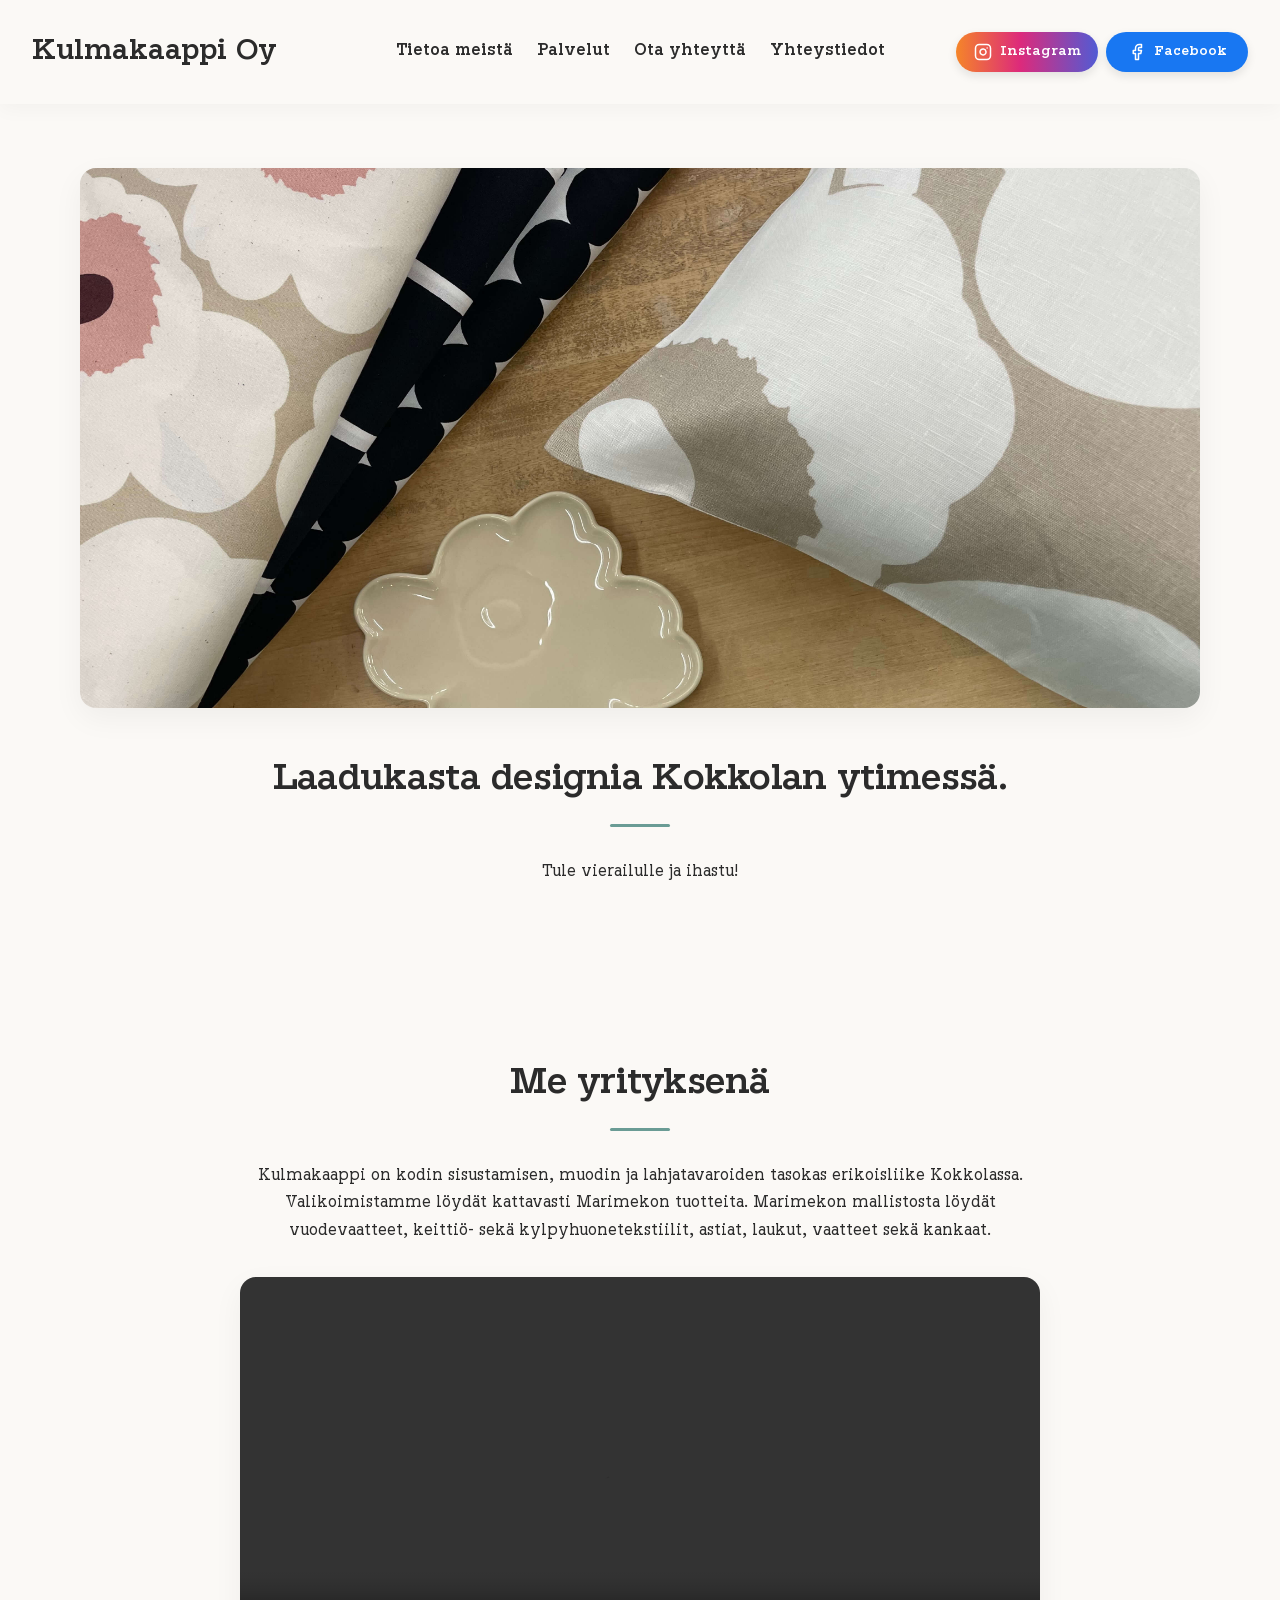
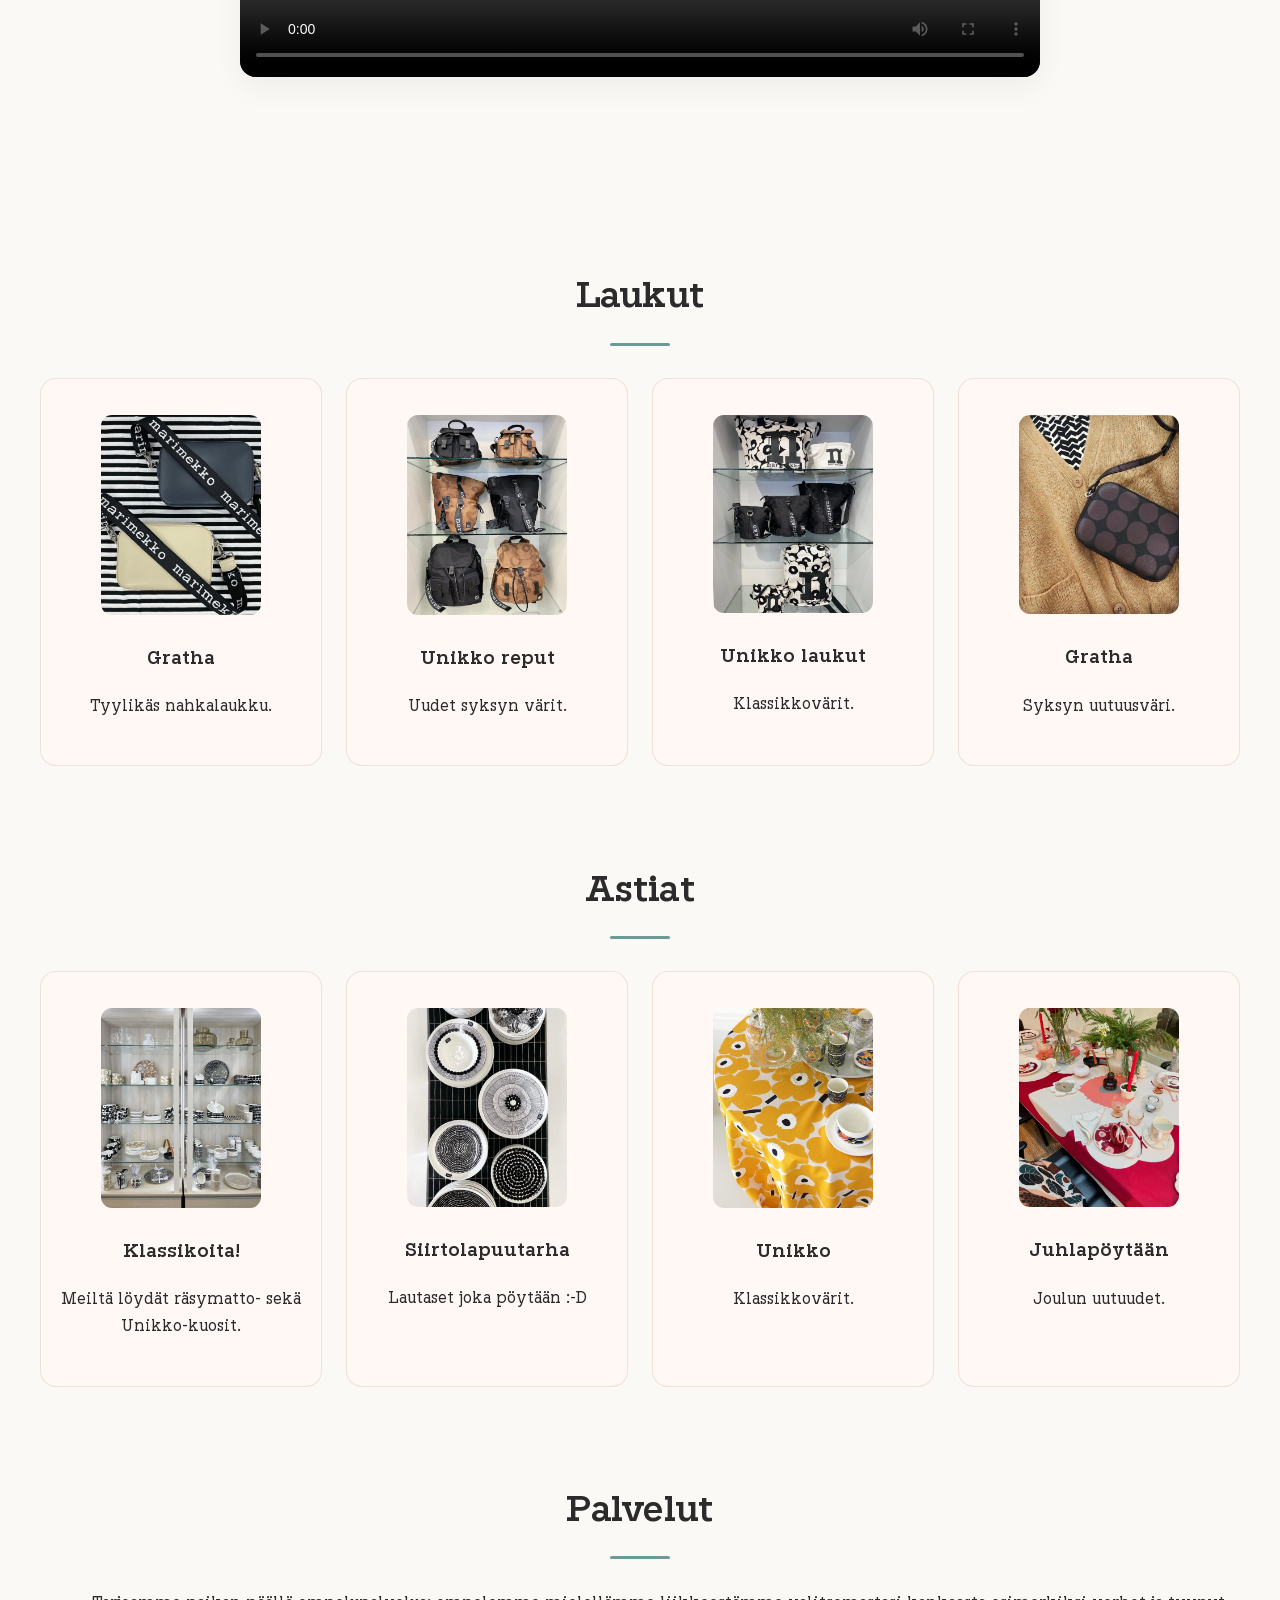
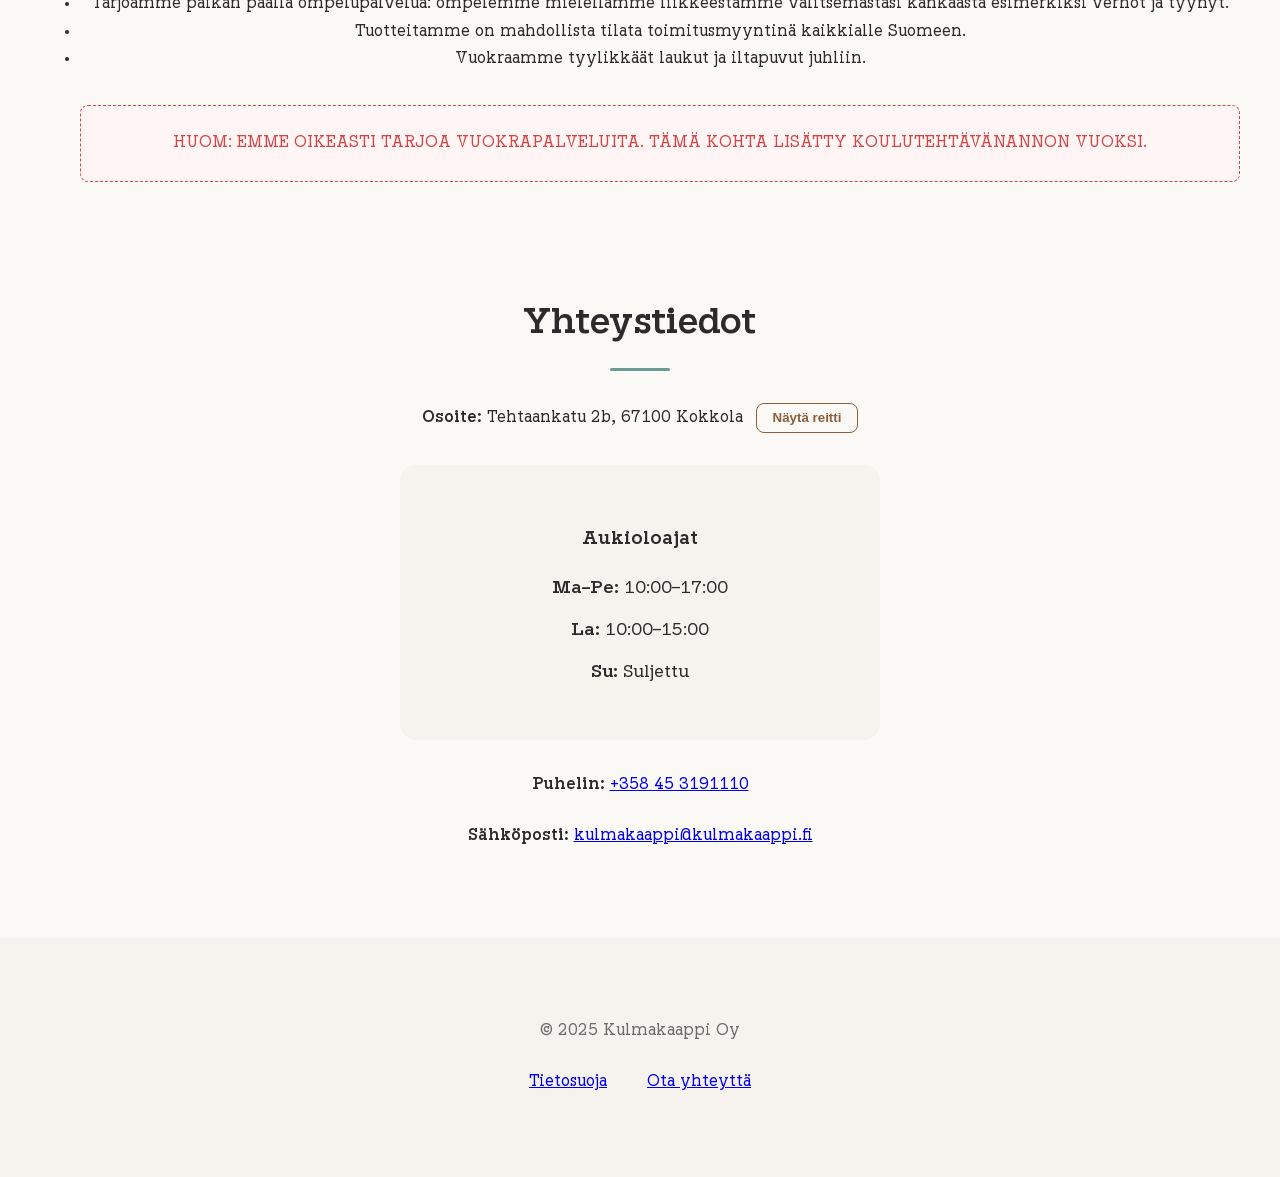
==== index.html @ aed189a3 "Initial commit" ====
<!DOCTYPE html>
<html lang="fi">

<head>
    <meta charset="UTF-8" />
    <meta name="viewport" content="width=device-width, initial-scale=1.0" />
    <title>Kulmakaappi Oy - Etusivu</title>
    <link rel="stylesheet" href="style.css" />
</head>

<body>
    <header>
        <nav>
            <h1><a href="index.html" class="logo-link">Kulmakaappi Oy</a></h1>
            <ul>
                <li><a href="index.html#about">Tietoa meistä</a></li>
                <li><a href="index.html#features">Palvelut</a></li>
                <li><a href="lomake.html">Ota yhteyttä</a></li>
                <li><a href="#contact-info">Yhteystiedot</a></li>
            </ul>
            <div class="social-links">
                <!-- Instagram -->
                <a class="instagram-link" href="https://www.instagram.com/kulmakaappi_oy" target="_blank"
                    rel="noopener noreferrer">
                    <svg width="18" height="18" viewBox="0 0 24 24" fill="none" stroke="currentColor" stroke-width="2"
                        stroke-linecap="round" stroke-linejoin="round">
                        <rect x="2" y="2" width="20" height="20" rx="5" ry="5"></rect>
                        <path d="M16 11.37A4 4 0 1 1 12.63 8 4 4 0 0 1 16 11.37z"></path>
                        <line x1="17.5" y1="6.5" x2="17.51" y2="6.5"></line>
                    </svg>
                    <span class="social-text">Instagram</span>
                </a>

                <!-- Facebook -->
                <a class="facebook-link" href="https://www.facebook.com/p/Kulmakaappi-Oy-61572258723667/"
                    target="_blank" rel="noopener noreferrer">
                    <svg width="18" height="18" viewBox="0 0 24 24" fill="none" stroke="currentColor" stroke-width="2"
                        stroke-linecap="round" stroke-linejoin="round">
                        <path d="M18 2h-3a5 5 0 0 0-5 5v3H7v4h3v8h4v-8h3l1-4h-4V7a1 1 0 0 1 1-1h3z"></path>
                    </svg>
                    <span class="social-text">Facebook</span>
                </a>
            </div>
        </nav>
    </header>

    <main>
        <section id="hero">
            <div class="hero-media">
                <figure class="hero-image single-image">
                    <img src="kuvat/TestiVaaka.jpeg" alt="Ompelupöydän kangas ja tyynyt" loading="high" />
                </figure>
            </div>
            <div class="hero-content">
                <h2>Laadukasta designia Kokkolan ytimessä.</h2>
                <p>Tule vierailulle ja ihastu!</p>
            </div>
        </section>

        <section id="about">
            <h2>Me yrityksenä</h2>
            <p>Kulmakaappi on kodin sisustamisen, muodin ja lahjatavaroiden tasokas erikoisliike Kokkolassa.
                Valikoimistamme löydät kattavasti Marimekon tuotteita. Marimekon mallistosta löydät vuodevaatteet,
                keittiö- sekä kylpyhuonetekstiilit, astiat, laukut,
                vaatteet sekä kankaat.</p>

            <div class="hero-secondary-video about-video">
                <video controls>
                    <source src="videot/VaakavideoReggaemusa.mp4" type="video/mp4">
                    Selaimesi ei tue videota.
                </video>
            </div>

        </section>
        <section id="products">
            <h2>Laukut</h2>
            <div class="product-grid">
                <article class="product-card">
                    <figure><img src="kuvat/grathat.jpeg" alt="Gratha laukku" loading="lazy" /></figure>
                    <h3>Gratha</h3>
                    <p>Tyylikäs nahkalaukku.</p>
                </article>
                <article class="product-card">
                    <figure><img src="kuvat/reput.jpeg" alt="Unikko reput" loading="lazy" /></figure>
                    <h3>Unikko reput</h3>
                    <p>Uudet syksyn värit.</p>
                </article>
                <article class="product-card">
                    <figure><img src="kuvat/unikkoreppu.jpeg" alt="Unikko" loading="lazy" /></figure>
                    <h3>Unikko laukut</h3>
                    <p>Klassikkovärit.</p>
                </article>
                <article class="product-card">
                    <figure><img src="kuvat/ruskeelaukku.jpeg" alt="syksy Gratha" loading="lazy" /></figure>
                    <h3>Gratha</h3>
                    <p>Syksyn uutuusväri.</p>
                </article>
            </div>
        </section>

        <section id="products-astiat">
            <h2>Astiat</h2>
            <div class="product-grid">
                <article class="product-card">
                    <figure><img src="kuvat/astia1.jpeg" alt="astiahylly" loading="lazy" /></figure>
                    <h3>Klassikoita!</h3>
                    <p>Meiltä löydät räsymatto- sekä Unikko-kuosit.</p>
                </article>
                <article class="product-card">
                    <figure><img src="kuvat/astia2.jpeg" alt="Lautaset" loading="lazy" /></figure>
                    <h3>Siirtolapuutarha</h3>
                    <p>Lautaset joka pöytään :-D</p>
                </article>
                <article class="product-card">
                    <figure><img src="kuvat/astia3.jpeg" alt="Unikko" loading="lazy" /></figure>
                    <h3>Unikko</h3>
                    <p>Klassikkovärit.</p>
                </article>
                <article class="product-card">
                    <figure><img src="kuvat/astia4.jpeg" alt="Joulu" loading="lazy" /></figure>
                    <h3>Juhlapöytään</h3>
                    <p>Joulun uutuudet.</p>
                </article>
            </div>
        </section>

        <section id="features">
            <h2>Palvelut</h2>
            <ul>
                <li>Tarjoamme paikan päällä ompelupalvelua: ompelemme mielellämme liikkeestämme valitsemastasi kankaasta
                    esimerkiksi verhot ja tyynyt.</li>
                <li>Tuotteitamme on mahdollista tilata toimitusmyyntinä kaikkialle Suomeen.</li>
                <li>Vuokraamme tyylikkäät laukut ja iltapuvut juhliin.</li>
                <li class="school-project-note">HUOM: EMME OIKEASTI TARJOA VUOKRAPALVELUITA. TÄMÄ KOHTA LISÄTTY
                    KOULUTEHTÄVÄNANNON VUOKSI.</li>
            </ul>
        </section>

        <section id="contact-info">
            <h2>Yhteystiedot</h2>
            <div class="contact-details">
                <p><strong>Osoite:</strong> Tehtaankatu 2b, 67100 Kokkola
                    <button class="open-map" data-address="Tehtaankatu 2b, 67100 Kokkola">Näytä reitti</button>
                </p>
                <div class="opening-hours">
                    <h3>Aukioloajat</h3>
                    <ul>
                        <li><strong>Ma–Pe:</strong> 10:00–17:00</li>
                        <li><strong>La:</strong> 10:00–15:00</li>
                        <li><strong>Su:</strong> Suljettu</li>
                    </ul>
                </div>
                <p><strong>Puhelin:</strong> <a href="tel:+358453191110">+358 45 3191110</a></p>
                <p><strong>Sähköposti:</strong> <a
                        href="mailto:kulmakaappi@kulmakaappi.fi">kulmakaappi@kulmakaappi.fi</a></p>
            </div>
        </section>
        <a href="#" class="scroll-to-top" aria-label="Palaa sivun alkuun">↑</a>
    </main>

    <footer>
        <p>© 2025 Kulmakaappi Oy</p>
        <nav>
            <ul>
                <li><a href="#">Tietosuoja</a></li>
                <li><a href="lomake.html">Ota yhteyttä</a></li>
            </ul>
        </nav>
    </footer>

    <!-- Map Modal -->
    <div id="map-modal" class="map-modal" aria-hidden="true">
        <div class="map-modal-content">
            <button class="map-close" aria-label="Sulje kartta">✕</button>
            <div class="map-wrapper"><iframe src="about:blank" title="Kartta" loading="lazy"></iframe></div>
        </div>
    </div>

    <div id="lightbox" class="lightbox" aria-hidden="true">
        <button class="close" aria-label="Sulje kuva">✕</button>
        <img src="[data-uri]" alt="Laajennettu kuva" />
    </div>

    <script>
        document.addEventListener('DOMContentLoaded', function () {
            // --- SCROLL TO TOP NAPIN LOGIIKKA ---
            const scrollTopBtn = document.querySelector('.scroll-to-top');

            if (scrollTopBtn) {
                scrollTopBtn.addEventListener('click', function (event) {
                    event.preventDefault();
                    window.scrollTo({
                        top: 0,
                        left: 0,
                        behavior: 'smooth'
                    });
                });
            }

            window.addEventListener('scroll', () => {
                if (scrollTopBtn) {
                    // Nappi ilmestyy, kun on skrollattu 400 pikseliä alas
                    if (window.pageYOffset > 400) {
                        scrollTopBtn.classList.add('show');
                    } else {
                        scrollTopBtn.classList.remove('show');
                    }
                }
            });
            // --- KARTTA-MODAL ---
            const modal = document.getElementById('map-modal');
            if (modal) {
                const closeBtn = modal.querySelector('.map-close');
                const openButtons = document.querySelectorAll('.open-map');
                const iframe = modal.querySelector('iframe');

                openButtons.forEach(btn => btn.addEventListener('click', () => {
                    iframe.src = `https://www.google.com/maps?q=${encodeURIComponent(btn.dataset.address)}&output=embed`;
                    modal.classList.add('show');
                    modal.setAttribute('aria-hidden', 'false');
                }));
                const closeMap = () => {
                    modal.classList.remove('show');
                    modal.setAttribute('aria-hidden', 'true');
                    iframe.src = '';
                };
                closeBtn.addEventListener('click', closeMap);
                modal.addEventListener('click', (e) => { if (e.target === modal) closeMap(); });
            }

            // --- LIGHTBOX (KUVAT) ---
            const lightbox = document.getElementById('lightbox');
            if (lightbox) {
                const lbImg = lightbox.querySelector('img');
                const closeLbBtn = lightbox.querySelector('.close');

                const openLb = (src) => {
                    lbImg.src = src;
                    lightbox.classList.add('show');
                    lightbox.setAttribute('aria-hidden', 'false');
                    document.body.style.overflow = 'hidden'; // Estää taustan skrollauksen
                };

                const closeLb = () => {
                    lightbox.classList.remove('show');
                    lightbox.setAttribute('aria-hidden', 'true');
                    document.body.style.overflow = '';
                    // Tyhjennetään kuva viiveellä, ettei se välkähdä suljettaessa
                    setTimeout(() => { lbImg.src = '[data-uri]'; }, 300);
                };

                // Etsitään kaikki tuotekorttien kuvat ja lisätään klikkaustapahtuma
                document.querySelectorAll('.product-card img').forEach(img => {
                    img.addEventListener('click', () => openLb(img.src));
                    img.style.cursor = 'zoom-in';
                });

                closeLbBtn.addEventListener('click', closeLb);
                lightbox.addEventListener('click', (e) => { if (e.target === lightbox) closeLb(); });
            }

            // Yhteinen ESC-näppäimen kuuntelija molemmille modaaleille
            document.addEventListener('keydown', (e) => {
                if (e.key === 'Escape') {
                    // Suljetaan molemmat, jos ne ovat auki
                    if (modal) modal.classList.remove('show');
                    if (lightbox) {
                        lightbox.classList.remove('show');
                        document.body.style.overflow = '';
                    }
                }
            });
        });
    </script>
</body>

</html>
---- style.css ----
:root {
    --primary: #8B5E3C;
    --accent: #6A9C95;
    --secondary: #F6F2EE;
    --background: #FBF9F6;
    --card-bg: #FFF8F4;
    --text-dark: #2b2b2b;
    --text-light: #6b6b6b;
    --radius: 1rem;
    --max-width: 1200px;
    --font-main: "Marimekko", "Segoe UI", Roboto, Helvetica, Arial, sans-serif;
}

/* FONTTIASENNUKSET */
@font-face {
    font-family: "Marimekko";
    src: url("fonts/Marimekko-Thin.woff2") format("woff2");
    font-weight: 100;
    font-display: swap;
}

@font-face {
    font-family: "Marimekko";
    src: url("fonts/Marimekko-Book.woff2") format("woff2");
    font-weight: 400;
    font-display: swap;
}

@font-face {
    font-family: "Marimekko";
    src: url("fonts/Marimekko-Bold.woff2") format("woff2");
    font-weight: 700;
    font-display: swap;
}

/* YLEISET TYYLIT */
html {
    scroll-behavior: smooth;
}

body {
    font-family: var(--font-main);
    margin: 0;
    color: var(--text-dark);
    background: var(--background);
    line-height: 1.7;
}

p {
    max-width: 800px;
    margin-left: auto;
    margin-right: auto;
    margin-bottom: 1.5rem;
}

/* HEADER & NAV */
header nav {
    display: flex;
    align-items: center;
    padding: 1rem 2rem;
    background: rgba(251, 249, 246, 0.95);
    backdrop-filter: blur(8px);
    position: sticky;
    top: 0;
    z-index: 1000;
    box-shadow: 0 4px 20px rgba(0, 0, 0, 0.04);
    min-height: 4.5rem;
}

header nav h1 {
    font-size: 1.8rem;
    margin: 0;
    flex: 1;
}

.logo-link {
    text-decoration: none;
    color: var(--text-dark);
}

header ul {
    list-style: none;
    display: flex;
    gap: 1.5rem;
    padding: 0;
    margin: 0;
    position: absolute;
    left: 50%;
    transform: translateX(-50%);
    white-space: nowrap;
}

header ul li a {
    color: var(--text-dark);
    text-decoration: none;
    font-weight: 600;
    padding: 0.5rem 0;
    transition: color 0.2s;
    position: relative;
}

header ul li a::after {
    content: '';
    position: absolute;
    bottom: -2px;
    left: 0;
    width: 0;
    height: 2px;
    background: var(--primary);
    transition: width 0.3s ease;
}

header ul li a:hover::after,
header ul li a.active::after {
    width: 100%;
}

header ul li a:hover,
header ul li a.active {
    color: var(--primary);
}

/* Somemet */
.social-links {
    flex: 1;
    display: flex;
    justify-content: flex-end;
    gap: 0.5rem;
}

.instagram-link,
.facebook-link {
    display: inline-flex;
    align-items: center;
    justify-content: center;
    gap: 0.5rem;
    color: white;
    text-decoration: none;
    font-weight: 700;
    padding: 0.5rem 1rem;
    border-radius: 999px;
    font-size: 0.85rem;
    transition: all 0.3s ease;
    box-shadow: 0 4px 10px rgba(0, 0, 0, 0.1);

    /* PAKOTETTU LEVEYS PIENILLE NAPEILLE */
    min-width: 110px;
}

.instagram-link:hover,
.facebook-link:hover {
    transform: translateY(-4px);
    box-shadow: 0 8px 20px rgba(0, 0, 0, 0.15);
}

.instagram-link {
    background: linear-gradient(90deg, #f58529 0%, #dd2a7b 45%, #515bd4 100%);
}

.facebook-link {
    background: #1877F2;
}

/* SECTIONS */
section {
    max-width: var(--max-width);
    margin: auto;
    padding: 4rem 1.5rem;
    text-align: center;
}

section h2 {
    font-size: 2.3rem;
    margin-bottom: 2rem;
    position: relative;
    display: block;
    letter-spacing: -0.02em;
}

section h2::after {
    content: '';
    display: block;
    height: 3px;
    background: var(--accent);
    width: 60px;
    margin: 0.8rem auto 0;
    border-radius: 4px;
}

#products+#products-astiat,
#products-astiat+#features,
#features+#contact-info {
    padding-top: 0;
}

/* HERO */
#hero {
    padding-top: 3rem;
    padding-bottom: 3rem;
}

.hero-image img {
    width: 100%;
    max-width: 1200px;
    height: auto;
    max-height: 60vh;
    object-fit: cover;
    border-radius: var(--radius);
    box-shadow: 0 10px 30px rgba(0, 0, 0, 0.05);
}

/* TUOTEKORTIT */
.product-grid {
    display: grid;
    grid-template-columns: repeat(auto-fill, minmax(230px, 1fr));
    gap: 1.5rem;
    margin-top: 1rem;
}

.product-card {
    background: var(--card-bg);
    padding: 1.25rem;
    border-radius: var(--radius);
    text-align: center;
    transition: all 0.4s cubic-bezier(0.165, 0.84, 0.44, 1);
    border: 1px solid rgba(139, 94, 60, 0.15);
}

.product-card:hover {
    transform: translateY(-8px);
    box-shadow: 0 15px 35px rgba(139, 94, 60, 0.1);
    border-color: var(--primary);
}

.product-card img {
    width: 100%;
    border-radius: 0.7rem;
    cursor: zoom-in;
}

/* VIDEOT */
.about-video video {
    width: 100%;
    max-width: 800px;
    border-radius: var(--radius);
    display: block;
    margin: 2rem auto;
    box-shadow: 0 10px 30px rgba(0, 0, 0, 0.05);
}

.tuote-video {
    width: 100%;
    max-width: 360px;
    aspect-ratio: 9/16;
    object-fit: cover;
    border-radius: 1rem;
    display: block;
    margin: 0 auto;
    box-shadow: 0 10px 30px rgba(0, 0, 0, 0.15);
}

/* YHTEYSTIEDOT */
.opening-hours {
    margin: 2rem auto;
    background: var(--secondary);
    padding: 2.5rem;
    border-radius: var(--radius);
    max-width: 400px;
}

.contact-card-simple {
    background: var(--card-bg);
    padding: 3.5rem 2rem;
    border-radius: var(--radius);
    text-align: center;
    border: 1px solid rgba(139, 94, 60, 0.15);
}

/* NÄYTÄ REITTI -PAINIKE */
#contact-info button.open-map {
    background: transparent;
    border: 1px solid var(--primary);
    color: var(--primary);
    padding: 0.4rem 1rem;
    border-radius: 0.5rem;
    cursor: pointer;
    margin-left: 0.5rem;
    font-weight: 600;
    transition: all 0.3s ease;
}

#contact-info button.open-map:hover {
    background: var(--primary);
    color: white;
    transform: translateY(-2px);
    box-shadow: 0 4px 12px rgba(139, 94, 60, 0.2);
}

/* FOOTER */
footer {
    text-align: center;
    padding: 4rem 2rem;
    background: var(--secondary);
    color: var(--text-light);
}

footer ul {
    list-style: none;
    padding: 0;
    display: flex;
    justify-content: center;
    gap: 2.5rem;
    margin-top: 1.5rem;
}

/* KELLUVA NAPPI */
.scroll-to-top {
    position: fixed;
    bottom: 2.5rem;
    right: 2.5rem;
    background: var(--primary);
    color: white;
    width: 3.5rem;
    height: 3.5rem;
    border-radius: 50%;
    display: flex;
    align-items: center;
    justify-content: center;
    text-decoration: none;
    font-size: 1.8rem;
    z-index: 2000;
    opacity: 0;
    visibility: hidden;
    transition: all 0.3s ease;
    box-shadow: 0 8px 20px rgba(139, 94, 60, 0.2);
}

.scroll-to-top.show {
    opacity: 1;
    visibility: visible;
}

.scroll-to-top:hover {
    transform: translateY(-5px);
    background: var(--accent);
}

/* MODALS & KARTTA */
.lightbox,
.map-modal {
    position: fixed;
    inset: 0;
    background: rgba(0, 0, 0, 0.88);
    display: flex;
    justify-content: center;
    align-items: center;
    opacity: 0;
    visibility: hidden;
    z-index: 10000;
    transition: 0.3s;
}

.lightbox.show,
.map-modal.show {
    opacity: 1;
    visibility: visible;
}

.lightbox img {
    max-width: 90vw;
    max-height: 85vh;
    object-fit: contain;
    border-radius: 0.5rem;
}

.map-modal-content {
    background: white;
    width: 95%;
    max-width: 1000px;
    height: 80vh;
    border-radius: 1rem;
    position: relative;
    overflow: hidden;
    box-shadow: 0 25px 60px rgba(0, 0, 0, 0.3);
}

.map-wrapper,
.map-wrapper iframe {
    width: 100%;
    height: 100%;
    border: none;
    display: block;
}

.map-close {
    position: absolute;
    top: 1rem;
    right: 1.5rem;
    background: white;
    width: 45px;
    height: 45px;
    border-radius: 50%;
    display: flex;
    align-items: center;
    justify-content: center;
    cursor: pointer;
    border: none;
    box-shadow: 0 4px 15px rgba(0, 0, 0, 0.1);
}

/* RESPONSIVE */
@media (max-width: 900px) {
    header nav {
        flex-direction: column;
        padding: 1.5rem;
        min-height: auto;
    }

    header ul {
        position: static;
        transform: none;
        margin: 1.5rem 0;
        flex-wrap: wrap;
        justify-content: center;
    }

    .social-links {
        margin-top: 1rem;
        justify-content: center;
    }
}

.school-project-note {
    margin-top: 2rem;
    color: #d64545;
    border: 1px dashed #d64545;
    padding: 1.5rem;
    border-radius: 0.5rem;
    background: #fff5f5;
    list-style: none;
}

/* AUKIOLOAIKOJEN JA SOMENAPPIEN KORJAUKSET */
.opening-hours ul {
    list-style: none;
    padding: 0;
    margin: 0;
    text-align: center;
}

.opening-hours li {
    margin-bottom: 0.75rem;
    font-size: 1.1rem;
    list-style-type: none;
}

/* PAKOTETTU LEVEYS OTA YHTEYTTÄ -SIVUN ISOLLE NAPEILLE */
.social-buttons-large a {
    padding: 1rem 2rem;
    font-size: 1.05rem;
    min-width: 220px;
}
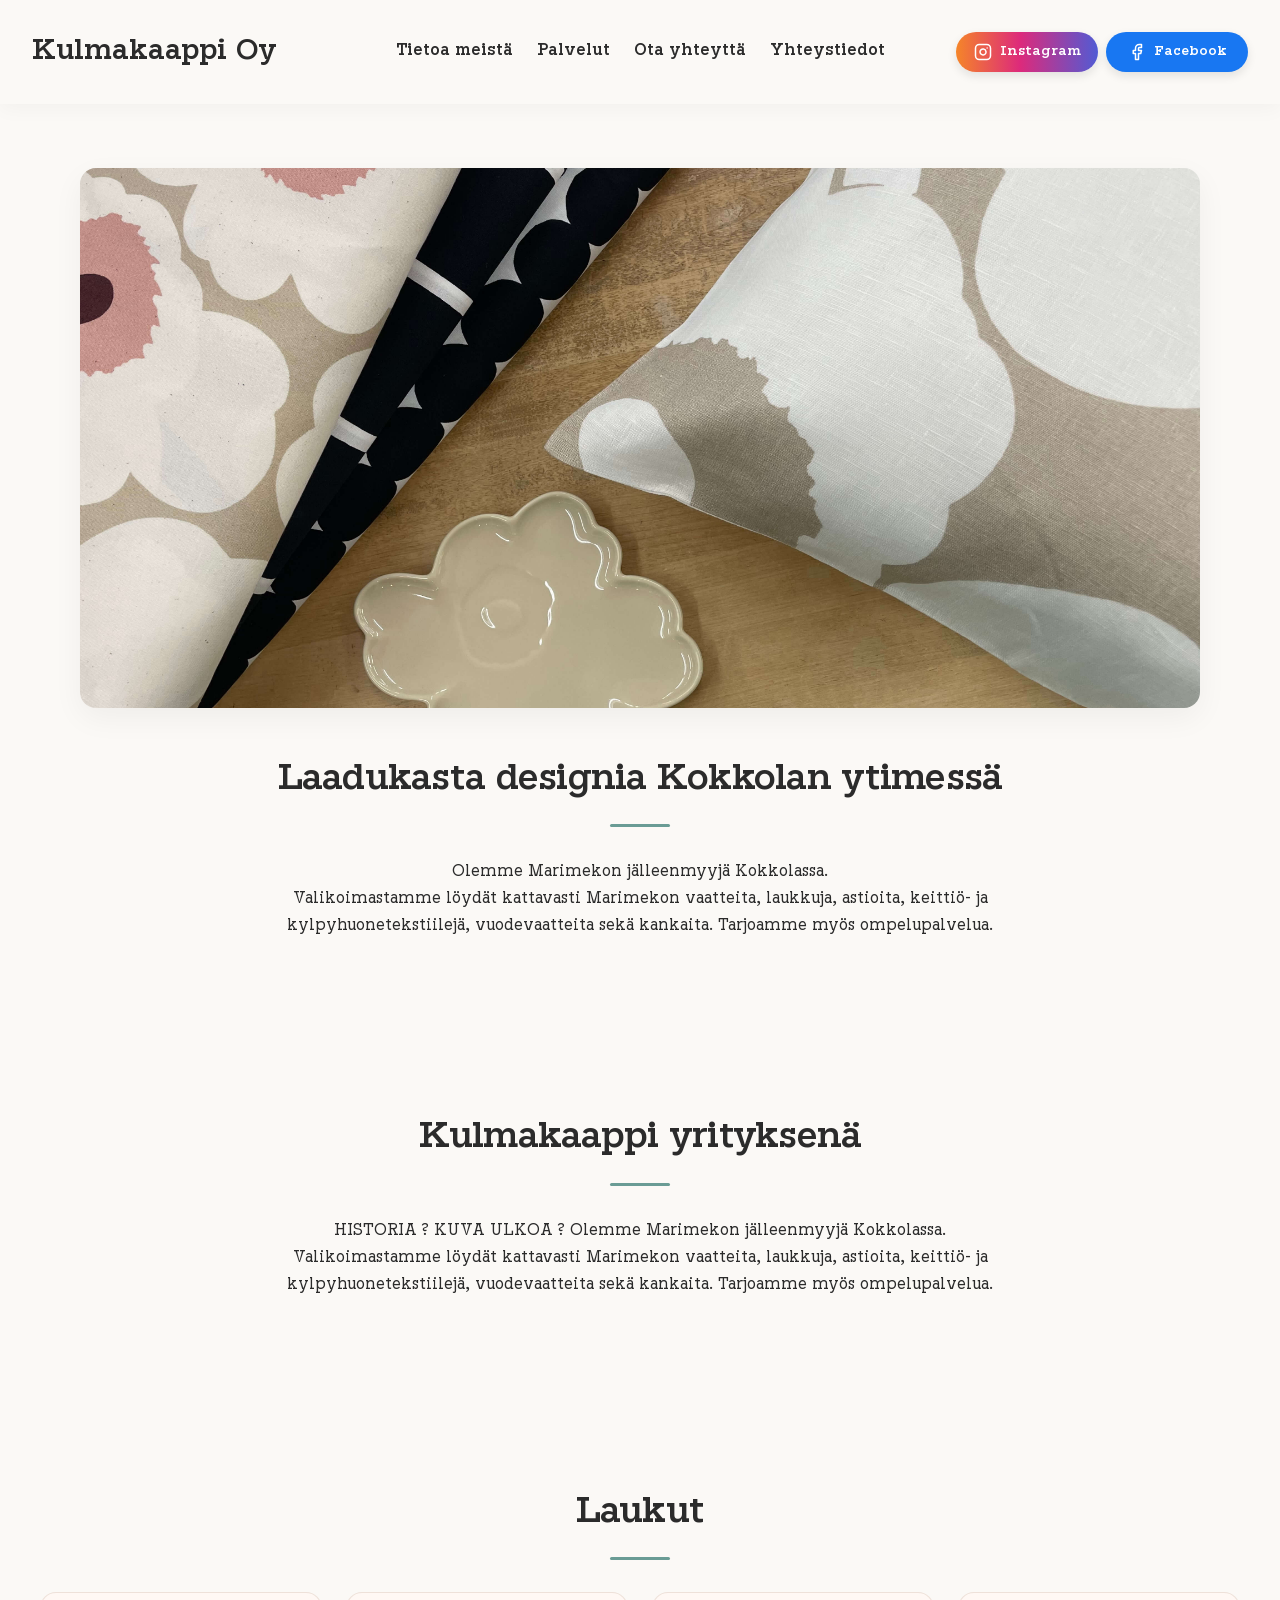
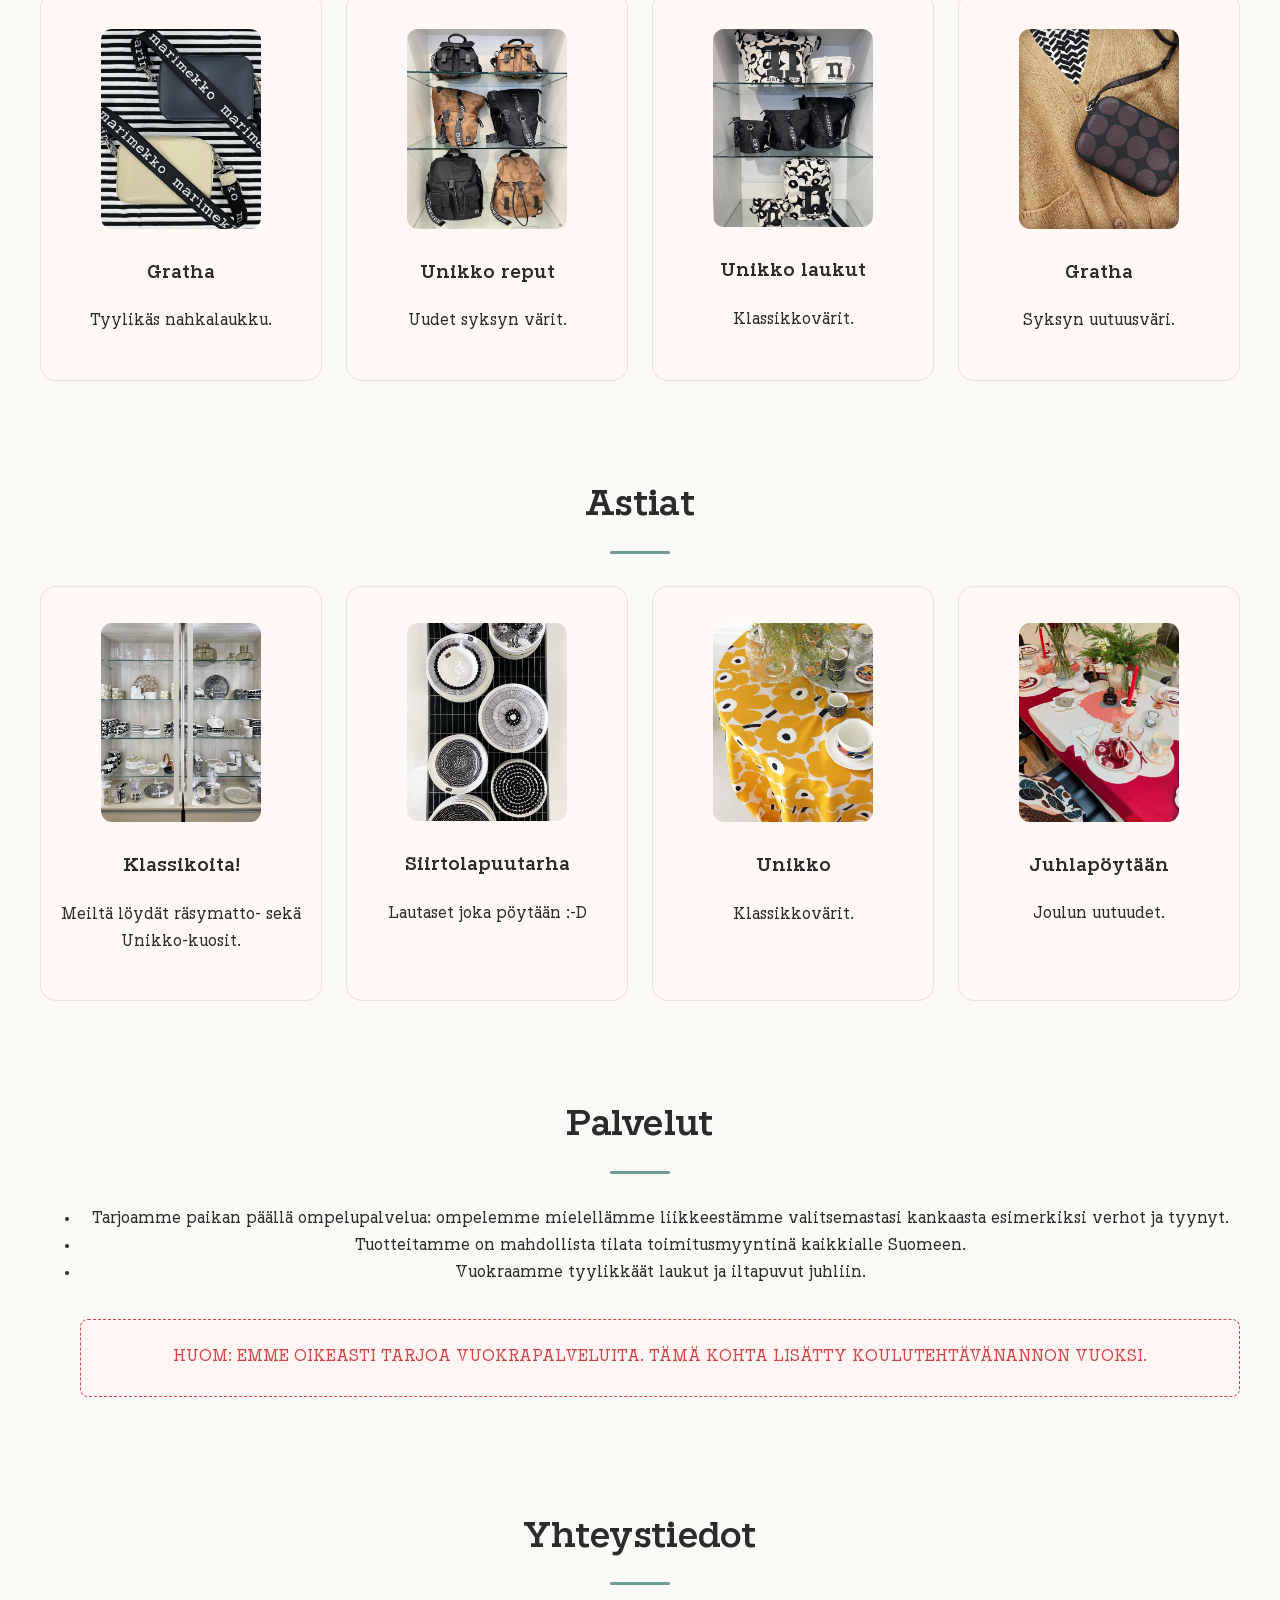
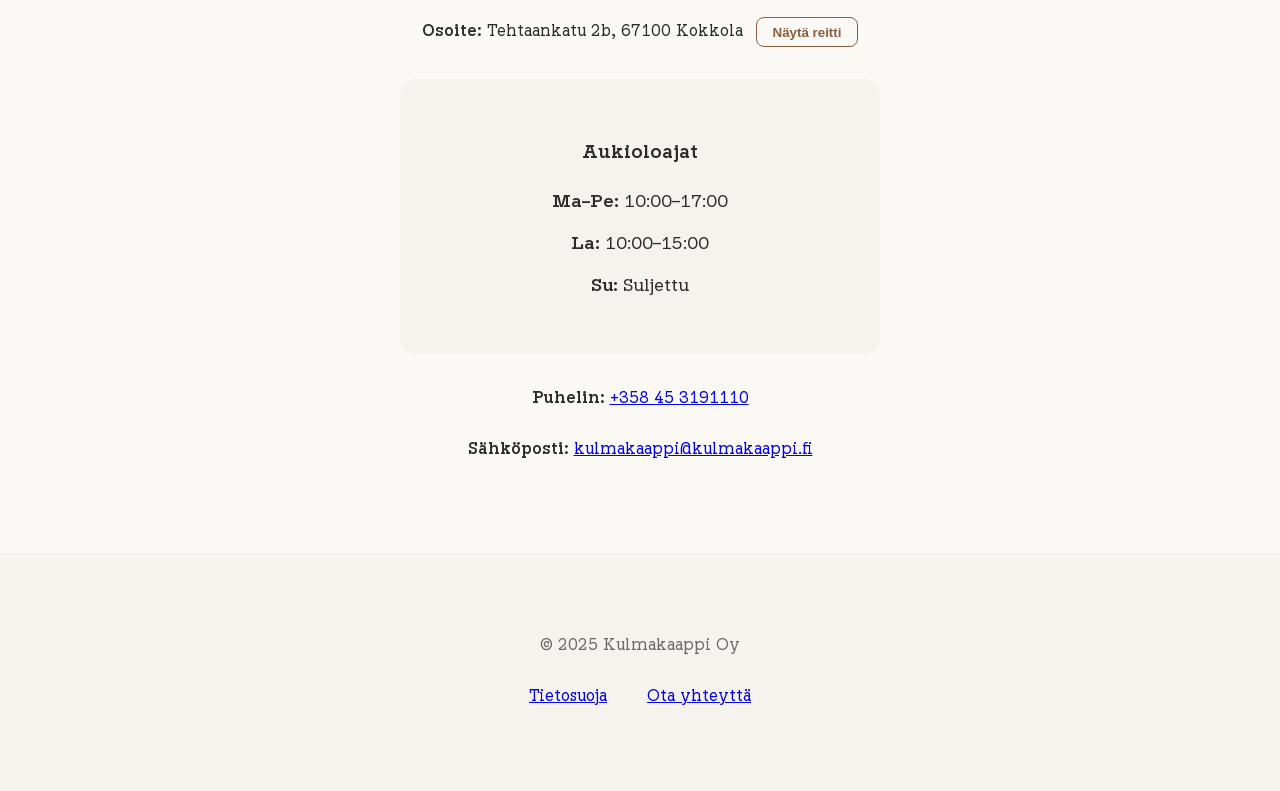
==== commit acd99fd0: "Muokattu hero tekstit, poistettu ylimääräisiä tekstejä ja video, rakennetaan sivulle oikeaa ilmettä." ====
--- a/index.html
+++ b/index.html
@@ -52,24 +52,14 @@
                 </figure>
             </div>
             <div class="hero-content">
-                <h2>Laadukasta designia Kokkolan ytimessä.</h2>
-                <p>Tule vierailulle ja ihastu!</p>
+                <h2>Laadukasta designia Kokkolan ytimessä</h2>
+                <p>Olemme Marimekon jälleenmyyjä Kokkolassa.<br>Valikoimastamme löydät kattavasti Marimekon vaatteita, laukkuja, astioita, keittiö- ja kylpyhuonetekstiilejä, vuodevaatteita sekä kankaita. Tarjoamme myös ompelupalvelua.</p>
             </div>
         </section>
 
         <section id="about">
-            <h2>Me yrityksenä</h2>
-            <p>Kulmakaappi on kodin sisustamisen, muodin ja lahjatavaroiden tasokas erikoisliike Kokkolassa.
-                Valikoimistamme löydät kattavasti Marimekon tuotteita. Marimekon mallistosta löydät vuodevaatteet,
-                keittiö- sekä kylpyhuonetekstiilit, astiat, laukut,
-                vaatteet sekä kankaat.</p>
-
-            <div class="hero-secondary-video about-video">
-                <video controls>
-                    <source src="videot/VaakavideoReggaemusa.mp4" type="video/mp4">
-                    Selaimesi ei tue videota.
-                </video>
-            </div>
+            <h2>Kulmakaappi yrityksenä</h2>
+            <p>HISTORIA ? KUVA ULKOA ? Olemme Marimekon jälleenmyyjä Kokkolassa.<br>Valikoimastamme löydät kattavasti Marimekon vaatteita, laukkuja, astioita, keittiö- ja kylpyhuonetekstiilejä, vuodevaatteita sekä kankaita. Tarjoamme myös ompelupalvelua.</p>
 
         </section>
         <section id="products">
